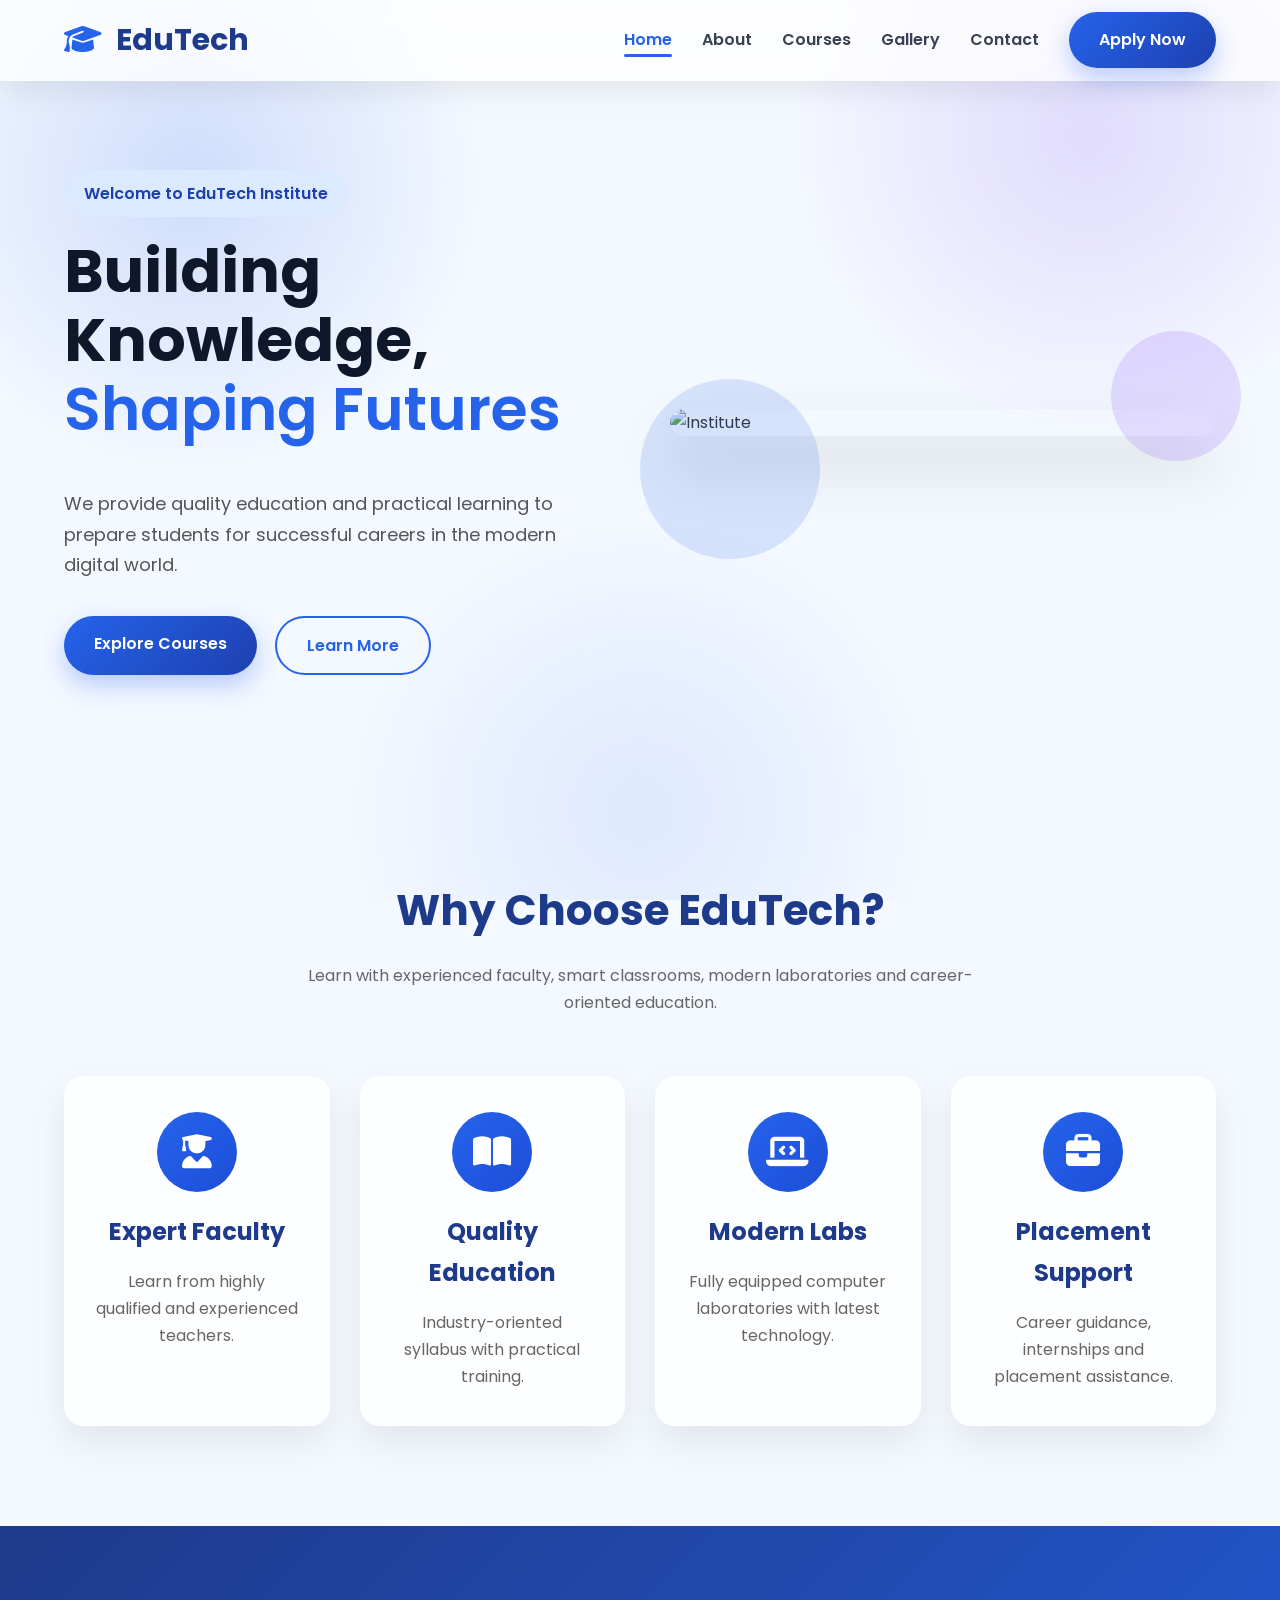
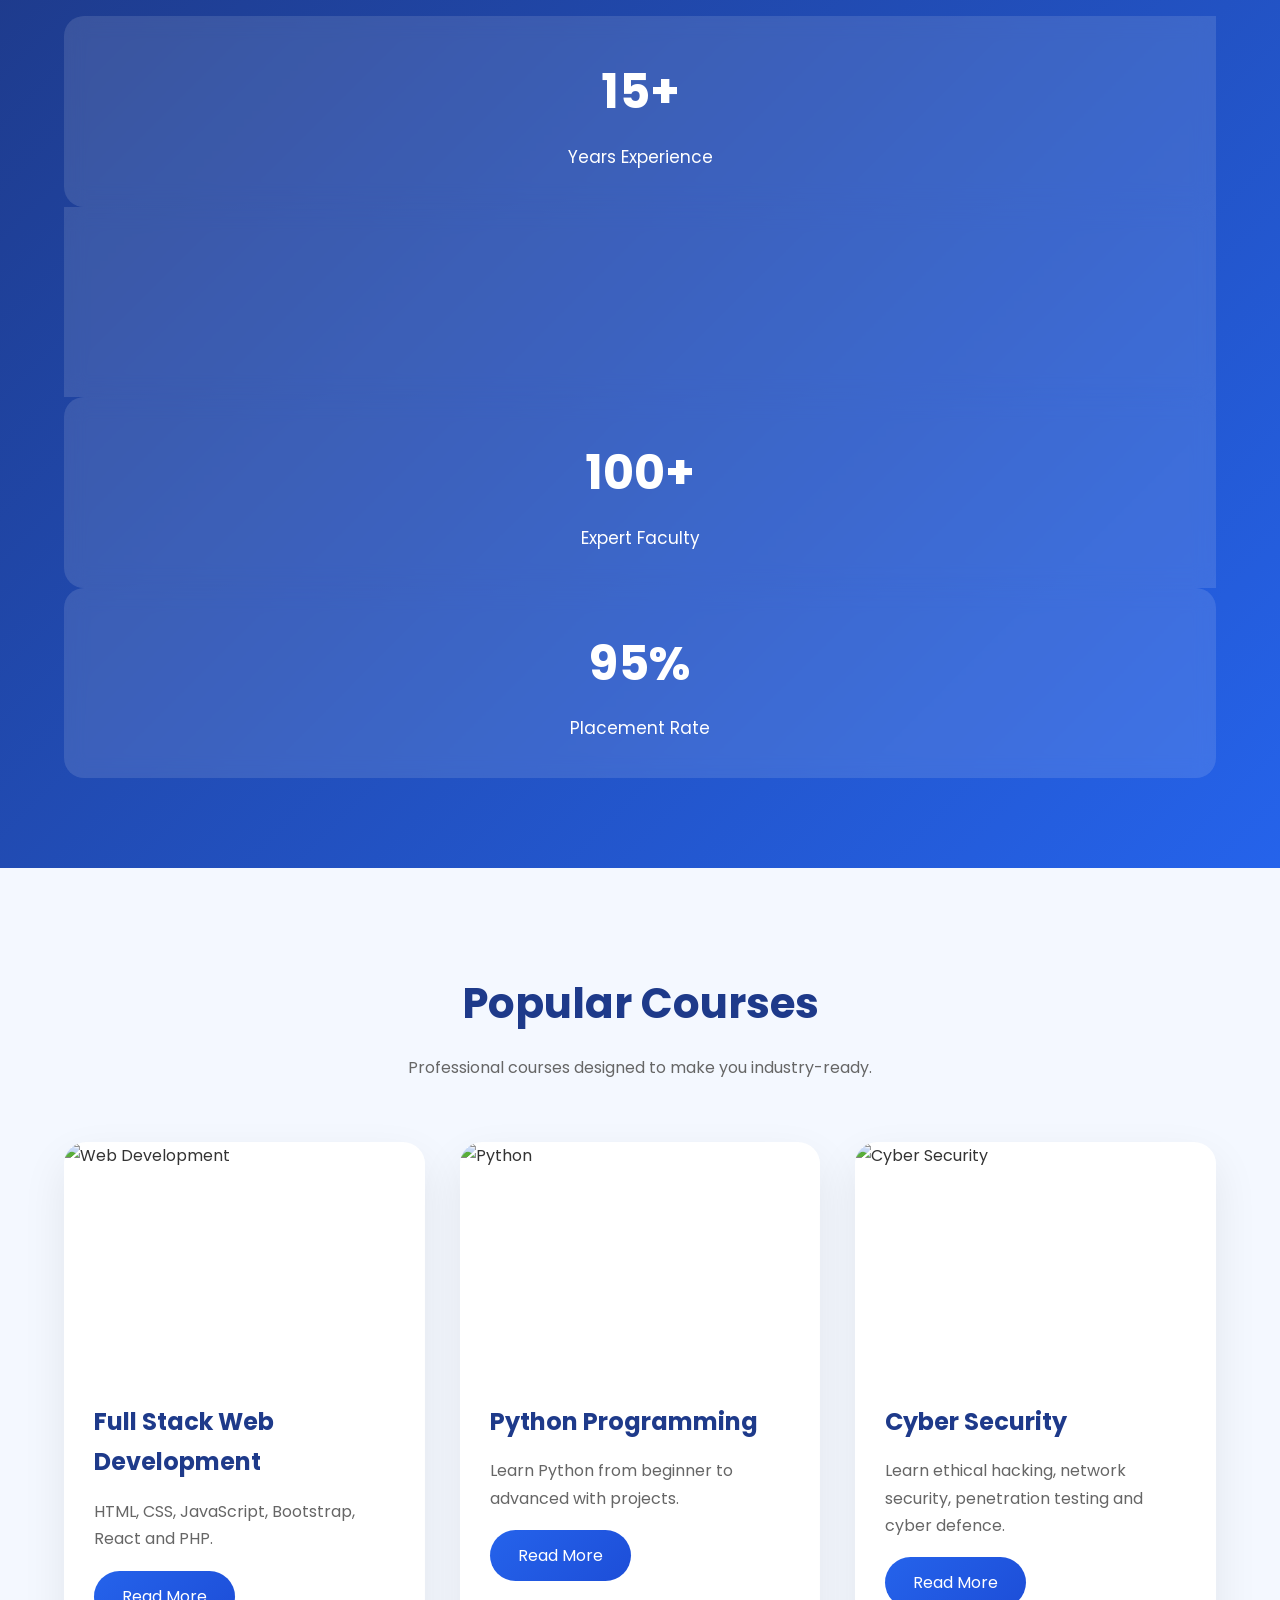
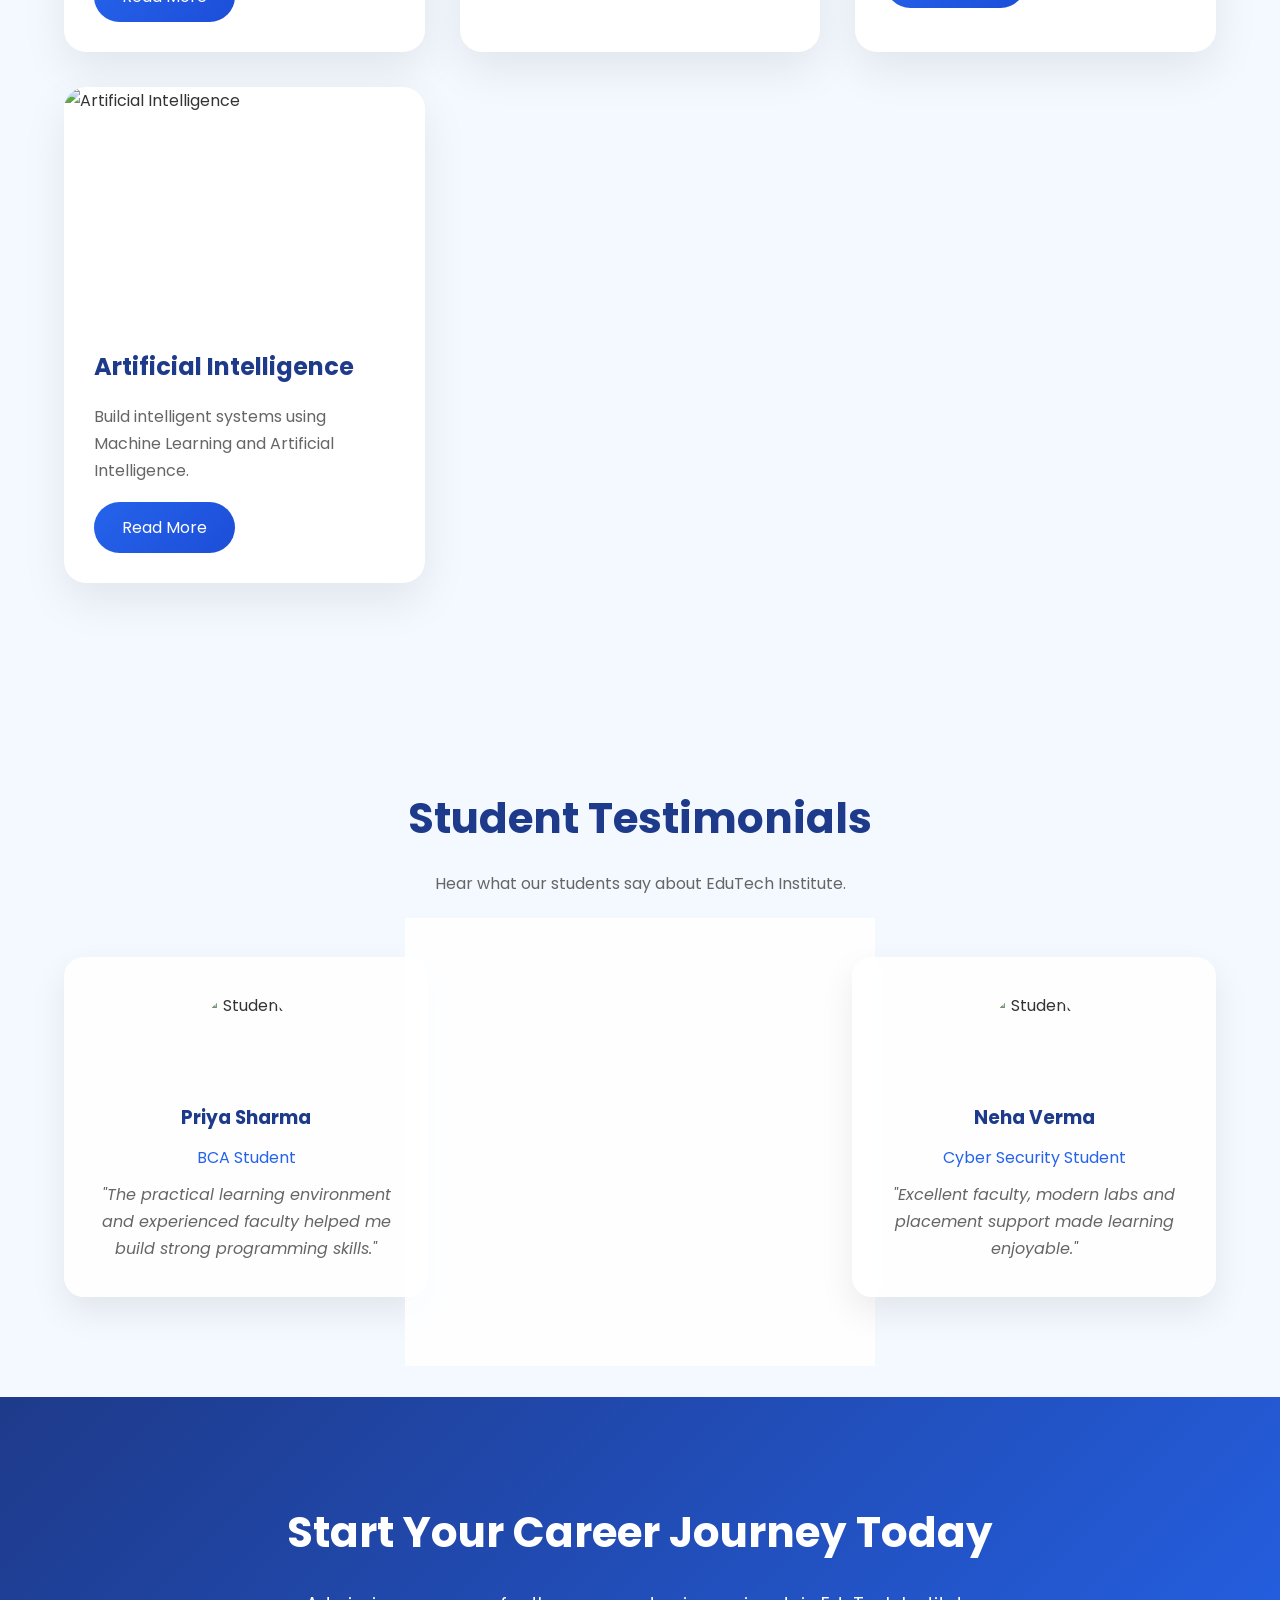
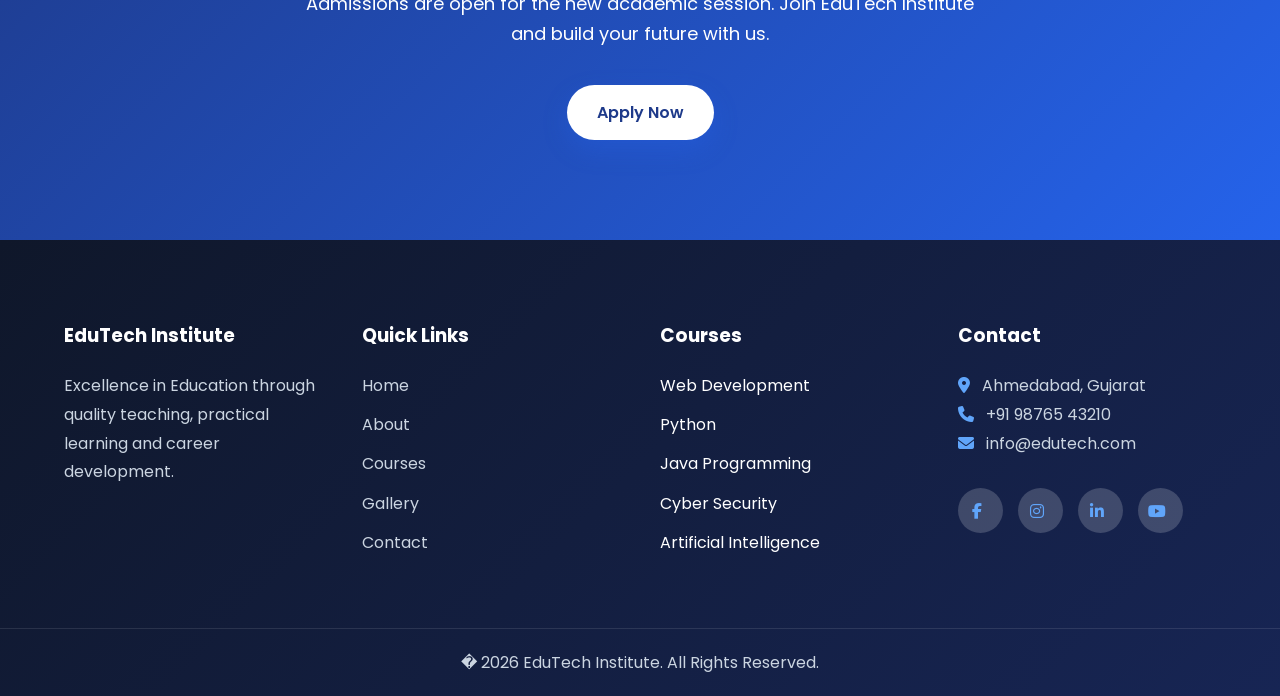
==== index.html @ 2ac78ccd "Add files via upload" ====
<!DOCTYPE html>
<html lang="en">

<head>
    <meta charset="UTF-8">
    <meta name="viewport" content="width=device-width, initial-scale=1.0">
    <title>EduTech Institute</title>

    <!-- CSS -->
    <link rel="stylesheet" href="style.css">

    <!-- Font Awesome -->
    <link rel="stylesheet"
        href="https://cdnjs.cloudflare.com/ajax/libs/font-awesome/6.7.2/css/all.min.css">
</head>

<body>

    <!-- ================= HEADER ================= -->

    <header>

        <div class="container">

            <a href="index.html" class="logo">
                <i class="fa-solid fa-graduation-cap"></i>
                EduTech
            </a>

            <!-- Hamburger -->

            <div class="menu-btn">
                <i class="fa-solid fa-bars"></i>
            </div>

            <!-- Navigation -->

            <nav class="navbar">

                <ul>

                    <li>
                        <a href="index.html" class="active">Home</a>
                    </li>

                    <li>
                        <a href="about.html">About</a>
                    </li>

                    <li>
                        <a href="courses.html">Courses</a>
                    </li>

                    <li>
                        <a href="gallery.html">Gallery</a>
                    </li>

                    <li>
                        <a href="contact.html">Contact</a>
                    </li>

                </ul>

                <a href="contact.html" class="apply-btn">
                    Apply Now
                </a>

            </nav>

        </div>

    </header>

    <!-- ================= HERO ================= -->

    <section class="hero">

        <div class="container hero-grid">

            <div class="hero-content">

                <span class="tag">
                    Welcome to EduTech Institute
                </span>

                <h1>
                    Building Knowledge,
                    <span>Shaping Futures</span>
                </h1>

                <p>

                    We provide quality education and practical learning
                    to prepare students for successful careers in the
                    modern digital world.

                </p>

                <div class="hero-buttons">

                    <a href="courses.html" class="btn">
                        Explore Courses
                    </a>

                    <a href="about.html" class="btn-outline">
                        Learn More
                    </a>

                </div>

            </div>

            <div class="hero-image">

                <img src="https://images.unsplash.com/photo-1562774053-701939374585?w=900"
                    alt="Institute">

            </div>

        </div>

    </section>

    <!-- ================= FEATURES ================= -->

    <section class="features">

        <div class="container">

            <div class="title">

                <h2>Why Choose EduTech?</h2>

                <p>
                    Learn with experienced faculty, smart classrooms,
                    modern laboratories and career-oriented education.
                </p>

            </div>

            <div class="feature-grid">

                <div class="feature-card">

                    <i class="fa-solid fa-user-graduate"></i>

                    <h3>Expert Faculty</h3>

                    <p>

                        Learn from highly qualified and experienced
                        teachers.

                    </p>

                </div>

                <div class="feature-card">

                    <i class="fa-solid fa-book-open"></i>

                    <h3>Quality Education</h3>

                    <p>

                        Industry-oriented syllabus with practical
                        training.

                    </p>

                </div>

                <div class="feature-card">

                    <i class="fa-solid fa-laptop-code"></i>

                    <h3>Modern Labs</h3>

                    <p>

                        Fully equipped computer laboratories with
                        latest technology.

                    </p>

                </div>

                <div class="feature-card">

                    <i class="fa-solid fa-briefcase"></i>

                    <h3>Placement Support</h3>

                    <p>

                        Career guidance, internships and placement
                        assistance.

                    </p>

                </div>

            </div>

        </div>

    </section>

    <!-- ================= STATS ================= -->

    <section class="stats">

        <div class="container">

            <div class="stat-box">

                <h2>15+</h2>

                <p>Years Experience</p>

            </div>

            <div class="stat-box">

                <h2>5000+</h2>

                <p>Students</p>

            </div>

            <div class="stat-box">

                <h2>100+</h2>

                <p>Expert Faculty</p>

            </div>

            <div class="stat-box">

                <h2>95%</h2>

                <p>Placement Rate</p>

            </div>

        </div>

    </section>

    <!-- ================= POPULAR COURSES ================= -->

    <section class="courses-home">

        <div class="container">

            <div class="title">

                <h2>Popular Courses</h2>

                <p>

                    Professional courses designed to make you
                    industry-ready.

                </p>

            </div>

            <div class="course-grid">

                <div class="course-card">

                    <img src="https://images.unsplash.com/photo-1516321318423-f06f85e504b3?w=700"
                        alt="Web Development">

                    <div class="course-content">

                        <h3>Full Stack Web Development</h3>

                        <p>

                            HTML, CSS, JavaScript, Bootstrap,
                            React and PHP.

                        </p>

                        <a href="courses.html" class="read-btn">
                            Read More
                        </a>

                    </div>

                </div>

                <div class="course-card">

                    <img src="https://images.unsplash.com/photo-1515879218367-8466d910aaa4?w=700"
                        alt="Python">

                    <div class="course-content">

                        <h3>Python Programming</h3>

                        <p>

                            Learn Python from beginner to advanced
                            with projects.

                        </p>

                        <a href="courses.html" class="read-btn">
                            Read More
                        </a>

                    </div>

                </div>

                <div class="course-card">

                    <img src="https://images.unsplash.com/photo-1526379095098-d400fd0bf935?w=700"
                        alt="Cyber Security">

                    <div class="course-content">

                        <h3>Cyber Security</h3>

                        <p>

                            Learn ethical hacking, network security,
                            penetration testing and cyber defence.

                        </p>

                        <a href="courses.html" class="read-btn">
                            Read More
                        </a>

                    </div>

                </div>

                <div class="course-card">

                    <img src="https://images.unsplash.com/photo-1555949963-aa79dcee981c?w=700"
                        alt="Artificial Intelligence">

                    <div class="course-content">

                        <h3>Artificial Intelligence</h3>

                        <p>

                            Build intelligent systems using Machine
                            Learning and Artificial Intelligence.

                        </p>

                        <a href="courses.html" class="read-btn">
                            Read More
                        </a>

                    </div>

                </div>

            </div>

        </div>

    </section>

    <!-- ================= TESTIMONIALS ================= -->

    <section class="testimonials">

        <div class="container">

            <div class="title">

                <h2>Student Testimonials</h2>

                <p>
                    Hear what our students say about EduTech Institute.
                </p>

            </div>

            <div class="testimonial-grid">

                <div class="testimonial-card">

                    <img src="https://randomuser.me/api/portraits/women/65.jpg"
                        alt="Student">

                    <h3>Priya Sharma</h3>

                    <span>BCA Student</span>

                    <p>

                        "The practical learning environment and
                        experienced faculty helped me build strong
                        programming skills."

                    </p>

                </div>

                <div class="testimonial-card">

                    <img src="https://randomuser.me/api/portraits/men/54.jpg"
                        alt="Student">

                    <h3>Rahul Patel</h3>

                    <span>Web Developer</span>

                    <p>

                        "Thanks to EduTech Institute, I secured my
                        internship before completing my course."

                    </p>

                </div>

                <div class="testimonial-card">

                    <img src="https://randomuser.me/api/portraits/women/22.jpg"
                        alt="Student">

                    <h3>Neha Verma</h3>

                    <span>Cyber Security Student</span>

                    <p>

                        "Excellent faculty, modern labs and
                        placement support made learning enjoyable."

                    </p>

                </div>

            </div>

        </div>

    </section>

    <!-- ================= CALL TO ACTION ================= -->

    <section class="cta">

        <div class="container">

            <h2>

                Start Your Career Journey Today

            </h2>

            <p>

                Admissions are open for the new academic session.
                Join EduTech Institute and build your future with us.

            </p>

            <a href="contact.html" class="btn">

                Apply Now

            </a>

        </div>

    </section>

    <!-- ================= FOOTER ================= -->

    <footer>

        <div class="container footer-grid">

            <div>

                <h3>EduTech Institute</h3>

                <p>

                    Excellence in Education through quality teaching,
                    practical learning and career development.

                </p>

            </div>

            <div>

                <h3>Quick Links</h3>

                <ul>

                    <li><a href="index.html">Home</a></li>

                    <li><a href="about.html">About</a></li>

                    <li><a href="courses.html">Courses</a></li>

                    <li><a href="gallery.html">Gallery</a></li>

                    <li><a href="contact.html">Contact</a></li>

                </ul>

            </div>

            <div>

                <h3>Courses</h3>

                <ul>

                    <li>Web Development</li>

                    <li>Python</li>

                    <li>Java Programming</li>

                    <li>Cyber Security</li>

                    <li>Artificial Intelligence</li>

                </ul>

            </div>

            <div>

                <h3>Contact</h3>

                <p>
                    <i class="fa-solid fa-location-dot"></i>
                    Ahmedabad, Gujarat
                </p>

                <p>
                    <i class="fa-solid fa-phone"></i>
                    +91 98765 43210
                </p>

                <p>
                    <i class="fa-solid fa-envelope"></i>
                    info@edutech.com
                </p>

                <div class="social">

                    <a href="#"><i class="fab fa-facebook-f"></i></a>

                    <a href="#"><i class="fab fa-instagram"></i></a>

                    <a href="#"><i class="fab fa-linkedin-in"></i></a>

                    <a href="#"><i class="fab fa-youtube"></i></a>

                </div>

            </div>

        </div>

        <div class="copyright">

            <p>

                � 2026 EduTech Institute. All Rights Reserved.

            </p>

        </div>

    </footer>

    <!-- JavaScript -->

    <script src="js/script.js"></script>

</body>

</html>
---- style.css ----
/*=========================================
  EDUTECH INSTITUTE
  PREMIUM RESPONSIVE CSS
  PART 1
==========================================*/

/* Google Font */

@import url('https://fonts.googleapis.com/css2?family=Poppins:wght@300;400;500;600;700;800&display=swap');

/*==========================
  RESET
==========================*/

*{
    margin:0;
    padding:0;
    box-sizing:border-box;
}

html{
    scroll-behavior:smooth;
}

body{
    font-family:'Poppins',sans-serif;
    background:#f4f8ff;
    color:#333;
    overflow-x:hidden;
    line-height:1.7;
}

/*==========================
  ANIMATED BACKGROUND
==========================*/

body::before{
    content:"";
    position:fixed;
    inset:0;
    background:
        radial-gradient(circle at 15% 20%,rgba(37,99,235,.18),transparent 22%),
        radial-gradient(circle at 85% 15%,rgba(139,92,246,.18),transparent 22%),
        radial-gradient(circle at 50% 90%,rgba(59,130,246,.12),transparent 28%);
    animation:moveBackground 18s linear infinite alternate;
    z-index:-2;
}

@keyframes moveBackground{

    from{
        transform:translateY(0) scale(1);
    }

    to{
        transform:translateY(-40px) scale(1.08);
    }

}

/*==========================
  BASIC
==========================*/

img{
    width:100%;
    display:block;
}

a{
    text-decoration:none;
}

ul{
    list-style:none;
}

.container{
    width:90%;
    max-width:1200px;
    margin:auto;
}

section{
    padding:90px 0;
}

/*==========================
  HEADER
==========================*/

header{
    position:fixed;
    top:0;
    left:0;
    width:100%;
    z-index:9999;

    background:rgba(255,255,255,.75);

    backdrop-filter:blur(15px);

    -webkit-backdrop-filter:blur(15px);

    border-bottom:1px solid rgba(255,255,255,.3);

    box-shadow:0 10px 30px rgba(0,0,0,.08);

    transition:.4s;
}

header .container{
    display:flex;
    justify-content:space-between;
    align-items:center;
    height:80px;
}

/*==========================
  LOGO
==========================*/

.logo{
    font-size:30px;
    font-weight:700;
    color:#1e3a8a;
}

.logo i{
    color:#2563eb;
    margin-right:8px;
}

/*==========================
  NAVBAR
==========================*/

.navbar{
    display:flex;
    align-items:center;
    gap:30px;
}

.navbar ul{
    display:flex;
    gap:30px;
}

.navbar ul li a{
    color:#374151;
    font-weight:600;
    position:relative;
    transition:.3s;
}

.navbar ul li a::after{

    content:"";

    position:absolute;

    left:0;

    bottom:-6px;

    width:0;

    height:3px;

    background:#2563eb;

    border-radius:20px;

    transition:.35s;

}

.navbar ul li a:hover::after,
.navbar ul li a.active::after{

    width:100%;

}

.navbar ul li a:hover,
.navbar ul li a.active{

    color:#2563eb;

}

/*==========================
  BUTTONS
==========================*/

.btn,
.apply-btn{

    display:inline-block;

    padding:14px 30px;

    border-radius:50px;

    color:#fff;

    background:linear-gradient(135deg,#2563eb,#1e40af);

    font-weight:600;

    transition:.35s;

    box-shadow:0 10px 25px rgba(37,99,235,.30);

}

.btn:hover,
.apply-btn:hover{

    transform:translateY(-4px);

    box-shadow:0 20px 40px rgba(37,99,235,.35);

}

.btn-outline{

    display:inline-block;

    padding:14px 30px;

    border:2px solid #2563eb;

    color:#2563eb;

    border-radius:50px;

    font-weight:600;

    transition:.35s;

}

.btn-outline:hover{

    background:#2563eb;

    color:#fff;

}

/*==========================
  HAMBURGER
==========================*/

.menu-btn{

    display:none;

    font-size:30px;

    cursor:pointer;

    color:#2563eb;

}

/*==========================
  HERO
==========================*/

.hero{

    padding-top:170px;

    padding-bottom:100px;

}

.hero-grid{

    display:grid;

    grid-template-columns:repeat(2,1fr);

    align-items:center;

    gap:60px;

}

.hero-content span{

    display:inline-block;

    background:#dbeafe;

    color:#1e40af;

    padding:10px 20px;

    border-radius:50px;

    font-weight:600;

    margin-bottom:20px;

}

.hero-content h1{

    font-size:60px;

    color:#0f172a;

    line-height:1.15;

    margin-bottom:25px;

}

.hero-content h1 span{

    color:#2563eb;

    background:none;

    padding:0;

}

.hero-content p{

    color:#555;

    font-size:18px;

    margin-bottom:35px;

}

.hero-buttons{

    display:flex;

    gap:18px;

    flex-wrap:wrap;

}

.hero-image{

    position:relative;

}

.hero-image img{

    border-radius:20px;

    box-shadow:0 30px 60px rgba(0,0,0,.15);

}

/* Floating Effect */

.hero-image::before{

    content:"";

    position:absolute;

    width:180px;

    height:180px;

    background:rgba(37,99,235,.15);

    border-radius:50%;

    top:-30px;

    left:-30px;

    animation:float1 6s ease-in-out infinite;

}

.hero-image::after{

    content:"";

    position:absolute;

    width:130px;

    height:130px;

    background:rgba(139,92,246,.18);

    border-radius:50%;

    bottom:-25px;

    right:-25px;

    animation:float2 7s ease-in-out infinite;

}

@keyframes float1{

    50%{
        transform:translateY(25px);
    }

}

@keyframes float2{

    50%{
        transform:translateY(-25px);
    }

}

/*==========================
  PAGE BANNER
==========================*/

.page-banner{

    margin-top:80px;

    background:linear-gradient(135deg,#1e3a8a,#2563eb);

    color:#fff;

    text-align:center;

    padding:90px 20px;

}

.page-banner h1{

    font-size:50px;

    margin-bottom:15px;

}

.page-banner p{

    font-size:18px;

    opacity:.95;

}

/*==========================
  SECTION TITLE
==========================*/

.title{

    text-align:center;

    margin-bottom:60px;

}

.title h2{

    font-size:42px;

    color:#1e3a8a;

    margin-bottom:15px;

}

.title p{

    color:#666;

    max-width:700px;

    margin:auto;

}

/*==========================
  TABLET
==========================*/

@media(max-width:991px){

.menu-btn{

display:block;

z-index:10001;

}

.navbar{

position:fixed;

top:80px;

left:-100%;

width:100%;

background:#fff;

padding:30px;

display:flex;

flex-direction:column;

align-items:flex-start;

transition:.4s;

box-shadow:0 10px 30px rgba(0,0,0,.10);

}

.navbar.active{

left:0;

}

.navbar ul{

width:100%;

display:flex;

flex-direction:column;

gap:0;

}

.navbar ul li{

width:100%;

border-bottom:1px solid #eee;

}

.navbar ul li a{

display:block;

padding:18px 0;

}

.hero-grid{

grid-template-columns:1fr;

text-align:center;

}

.hero-buttons{

justify-content:center;

}

.hero-content h1{

font-size:46px;

}

}

/*==========================
  MOBILE
==========================*/

@media(max-width:768px){

.hero{

padding-top:140px;

padding-bottom:70px;

}

.hero-content h1{

font-size:34px;

}

.page-banner h1{

font-size:34px;

}

.title h2{

font-size:30px;

}

.btn,
.btn-outline{

width:100%;

text-align:center;

}

.hero-buttons{

flex-direction:column;

}

}
/*====================================================
                FEATURES SECTION
====================================================*/

.features{
    padding:100px 0;
    position:relative;
}

.feature-grid{
    display:grid;
    grid-template-columns:repeat(auto-fit,minmax(260px,1fr));
    gap:30px;
}

.feature-card{
    background:rgba(255,255,255,.8);
    backdrop-filter:blur(15px);
    border-radius:20px;
    padding:35px 30px;
    text-align:center;
    box-shadow:0 15px 35px rgba(0,0,0,.08);
    transition:.4s;
    border:1px solid rgba(255,255,255,.4);
}

.feature-card:hover{
    transform:translateY(-12px);
    box-shadow:0 20px 45px rgba(37,99,235,.25);
}

.feature-card i{
    width:80px;
    height:80px;
    margin:auto;
    margin-bottom:20px;
    border-radius:50%;
    display:flex;
    align-items:center;
    justify-content:center;
    font-size:34px;
    color:#fff;
    background:linear-gradient(135deg,#2563eb,#1d4ed8);
}

.feature-card h3{
    color:#1e3a8a;
    font-size:24px;
    margin-bottom:15px;
}

.feature-card p{
    color:#666;
}

/*====================================================
                  ABOUT SECTION
====================================================*/

.about{
    padding:100px 0;
}

.about-grid{
    display:grid;
    grid-template-columns:repeat(2,1fr);
    gap:70px;
    align-items:center;
}

.about-image img{
    border-radius:25px;
    box-shadow:0 20px 45px rgba(0,0,0,.15);
}

.about-content h2{
    font-size:42px;
    color:#1e3a8a;
    margin-bottom:25px;
}

.about-content p{
    color:#666;
    margin-bottom:20px;
}

.about-list{
    margin:25px 0;
}

.about-list li{
    margin-bottom:15px;
    color:#374151;
    font-weight:500;
}

.about-list i{
    color:#2563eb;
    margin-right:10px;
}

/*====================================================
                 STATISTICS
====================================================*/

.stats{
    padding:90px 0;
    background:linear-gradient(135deg,#1e3a8a,#2563eb);
}

.stats-grid{
    display:grid;
    grid-template-columns:repeat(4,1fr);
    gap:25px;
}

.stat-box{
    background:rgba(255,255,255,.12);
    backdrop-filter:blur(10px);
    padding:35px;
    border-radius:20px;
    text-align:center;
    color:#fff;
    transition:.35s;
}

.stat-box:hover{
    transform:translateY(-10px);
    background:rgba(255,255,255,.18);
}

.stat-box h2{
    font-size:48px;
    margin-bottom:10px;
}

.stat-box p{
    font-size:17px;
}

/*====================================================
                  COURSES
====================================================*/

.courses-home{
    padding:100px 0;
}

.course-grid{
    display:grid;
    grid-template-columns:repeat(auto-fit,minmax(330px,1fr));
    gap:35px;
}

.course-card{
    background:#fff;
    border-radius:22px;
    overflow:hidden;
    box-shadow:0 18px 45px rgba(0,0,0,.08);
    transition:.4s;
}

.course-card:hover{
    transform:translateY(-12px);
    box-shadow:0 30px 55px rgba(37,99,235,.22);
}

.course-card img{
    height:230px;
    object-fit:cover;
    transition:.45s;
}

.course-card:hover img{
    transform:scale(1.08);
}

.course-content{
    padding:30px;
}

.course-content h3{
    color:#1e3a8a;
    font-size:24px;
    margin-bottom:15px;
}

.course-content p{
    color:#666;
    margin-bottom:18px;
}

.read-btn{
    display:inline-block;
    padding:12px 28px;
    background:linear-gradient(135deg,#2563eb,#1d4ed8);
    color:#fff;
    border-radius:50px;
    transition:.35s;
}

.read-btn:hover{
    transform:translateY(-4px);
}

/*====================================================
                 FACULTY
====================================================*/

.faculty{
    padding:100px 0;
}

.faculty-grid{
    display:grid;
    grid-template-columns:repeat(auto-fit,minmax(260px,1fr));
    gap:30px;
}

.faculty-card{
    background:#fff;
    border-radius:20px;
    overflow:hidden;
    text-align:center;
    box-shadow:0 15px 35px rgba(0,0,0,.08);
    transition:.4s;
}

.faculty-card:hover{
    transform:translateY(-10px);
}

.faculty-card img{
    height:320px;
    object-fit:cover;
}

.faculty-card h3{
    color:#1e3a8a;
    margin-top:20px;
}

.faculty-card span{
    display:block;
    color:#2563eb;
    margin:10px 0 20px;
    font-weight:600;
}

/*====================================================
                TESTIMONIALS
====================================================*/

.testimonials{
    padding:100px 0;
}

.testimonial-grid{
    display:grid;
    grid-template-columns:repeat(auto-fit,minmax(300px,1fr));
    gap:30px;
}

.testimonial-card{
    background:rgba(255,255,255,.85);
    backdrop-filter:blur(10px);
    border-radius:20px;
    padding:35px;
    text-align:center;
    box-shadow:0 15px 35px rgba(0,0,0,.08);
    transition:.4s;
}

.testimonial-card:hover{
    transform:translateY(-10px);
}

.testimonial-card img{
    width:90px;
    height:90px;
    border-radius:50%;
    object-fit:cover;
    margin:auto;
    margin-bottom:20px;
}

.testimonial-card h3{
    color:#1e3a8a;
}

.testimonial-card span{
    color:#2563eb;
    display:block;
    margin:10px 0;
}

.testimonial-card p{
    color:#666;
    font-style:italic;
}

/*====================================================
                 CALL TO ACTION
====================================================*/

.cta{
    padding:100px 20px;
    background:linear-gradient(135deg,#1e3a8a,#2563eb);
    text-align:center;
    color:#fff;
}

.cta h2{
    font-size:42px;
    margin-bottom:20px;
}

.cta p{
    max-width:700px;
    margin:0 auto 35px;
    font-size:18px;
}

.cta .btn{
    background:#fff;
    color:#1e3a8a;
}

/*====================================================
                 RESPONSIVE
====================================================*/

@media(max-width:991px){

.about-grid{
    grid-template-columns:1fr;
    text-align:center;
}

.stats-grid{
    grid-template-columns:repeat(2,1fr);
}

.about-content{
    order:2;
}

.about-image{
    order:1;
}

}

@media(max-width:768px){

.feature-grid,
.course-grid,
.faculty-grid,
.testimonial-grid{
    grid-template-columns:1fr;
}

.stats-grid{
    grid-template-columns:1fr;
}

.about-content h2{
    font-size:32px;
}

.cta h2{
    font-size:32px;
}

}
/*====================================================
                    GALLERY
====================================================*/

.gallery-section{
    padding:100px 0;
}

.gallery-grid{
    display:grid;
    grid-template-columns:repeat(auto-fit,minmax(320px,1fr));
    gap:30px;
}

.gallery-item{
    position:relative;
    overflow:hidden;
    border-radius:20px;
    box-shadow:0 18px 45px rgba(0,0,0,.10);
}

.gallery-item img{
    width:100%;
    height:260px;
    object-fit:cover;
    transition:.5s;
}

.gallery-item:hover img{
    transform:scale(1.12);
}

.gallery-overlay{
    position:absolute;
    inset:0;
    background:linear-gradient(rgba(30,58,138,.2),rgba(30,58,138,.85));
    display:flex;
    justify-content:center;
    align-items:center;
    opacity:0;
    transition:.4s;
}

.gallery-item:hover .gallery-overlay{
    opacity:1;
}

.gallery-overlay h3{
    color:#fff;
    font-size:26px;
    text-align:center;
}

/*====================================================
                    CONTACT
====================================================*/

.contact-section{
    padding:100px 0;
}

.contact-grid{
    display:grid;
    grid-template-columns:1.2fr .8fr;
    gap:40px;
}

.contact-form{
    background:rgba(255,255,255,.85);
    backdrop-filter:blur(20px);
    padding:40px;
    border-radius:20px;
    box-shadow:0 20px 45px rgba(0,0,0,.08);
}

.contact-form h2{
    color:#1e3a8a;
    margin-bottom:25px;
}

.contact-form input,
.contact-form textarea{

    width:100%;
    padding:15px;
    margin-bottom:18px;

    border:1px solid #dbe4ff;

    border-radius:12px;

    font-size:16px;

    outline:none;

    transition:.3s;

    background:#fff;

}

.contact-form input:focus,
.contact-form textarea:focus{

    border-color:#2563eb;

    box-shadow:0 0 0 4px rgba(37,99,235,.15);

}

.contact-form textarea{

    resize:none;

    height:180px;

}

.contact-form button{

    border:none;

    cursor:pointer;

}

/*====================================================
                 CONTACT INFO
====================================================*/

.contact-info{

    background:linear-gradient(135deg,#1e3a8a,#2563eb);

    color:#fff;

    border-radius:20px;

    padding:40px;

}

.contact-info h2{

    margin-bottom:30px;

}

.info-box{

    display:flex;

    gap:18px;

    margin-bottom:30px;

}

.info-box i{

    width:55px;

    height:55px;

    border-radius:50%;

    display:flex;

    justify-content:center;

    align-items:center;

    background:rgba(255,255,255,.15);

    font-size:22px;

}

.social{

    display:flex;

    gap:15px;

    margin-top:30px;

}

.social a{

    width:45px;

    height:45px;

    border-radius:50%;

    display:flex;

    justify-content:center;

    align-items:center;

    background:rgba(255,255,255,.18);

    color:#fff;

    transition:.35s;

}

.social a:hover{

    background:#fff;

    color:#2563eb;

}

/*====================================================
                  GOOGLE MAP
====================================================*/

.map-section{

    padding:100px 0;

}

.map{

    border-radius:20px;

    overflow:hidden;

    box-shadow:0 20px 45px rgba(0,0,0,.10);

}

.map iframe{

    width:100%;

    height:450px;

    border:none;

}

/*====================================================
                     FOOTER
====================================================*/

footer{

    background:linear-gradient(135deg,#0f172a,#172554);

    color:#fff;

    padding:80px 0 0;

}

.footer-grid{

    display:grid;

    grid-template-columns:repeat(auto-fit,minmax(250px,1fr));

    gap:40px;

}

.footer-grid h3{

    margin-bottom:20px;

}

.footer-grid p{

    color:#cbd5e1;

    line-height:1.8;

}

.footer-grid ul li{

    margin-bottom:12px;

}

.footer-grid ul li a{

    color:#cbd5e1;

    transition:.3s;

}

.footer-grid ul li a:hover{

    color:#60a5fa;

    padding-left:8px;

}

.footer-grid i{

    color:#60a5fa;

    margin-right:8px;

}

.copyright{

    margin-top:60px;

    padding:20px;

    text-align:center;

    border-top:1px solid rgba(255,255,255,.1);

}

.copyright p{

    color:#cbd5e1;

}

/*====================================================
              PREMIUM ANIMATIONS
====================================================*/

.feature-card,
.course-card,
.faculty-card,
.gallery-item,
.testimonial-card,
.contact-form,
.contact-info{

    animation:fadeUp .8s ease both;

}

@keyframes fadeUp{

from{

opacity:0;

transform:translateY(40px);

}

to{

opacity:1;

transform:translateY(0);

}

}

/*====================================================
              RESPONSIVE DESIGN
====================================================*/

@media(max-width:991px){

.contact-grid{

grid-template-columns:1fr;

}

.footer-grid{

grid-template-columns:repeat(2,1fr);

}

.gallery-grid{

grid-template-columns:repeat(2,1fr);

}

}

@media(max-width:768px){

.gallery-grid{

grid-template-columns:1fr;

}

.footer-grid{

grid-template-columns:1fr;

text-align:center;

}

.info-box{

flex-direction:column;

align-items:center;

text-align:center;

}

.social{

justify-content:center;

}

.contact-form,
.contact-info{

padding:25px;

}

.map iframe{

height:300px;

}

}

@media(max-width:480px){

.hero-content h1{

font-size:30px;

}

.title h2{

font-size:28px;

}

.page-banner h1{

font-size:30px;

}

.contact-form{

padding:20px;

}

}
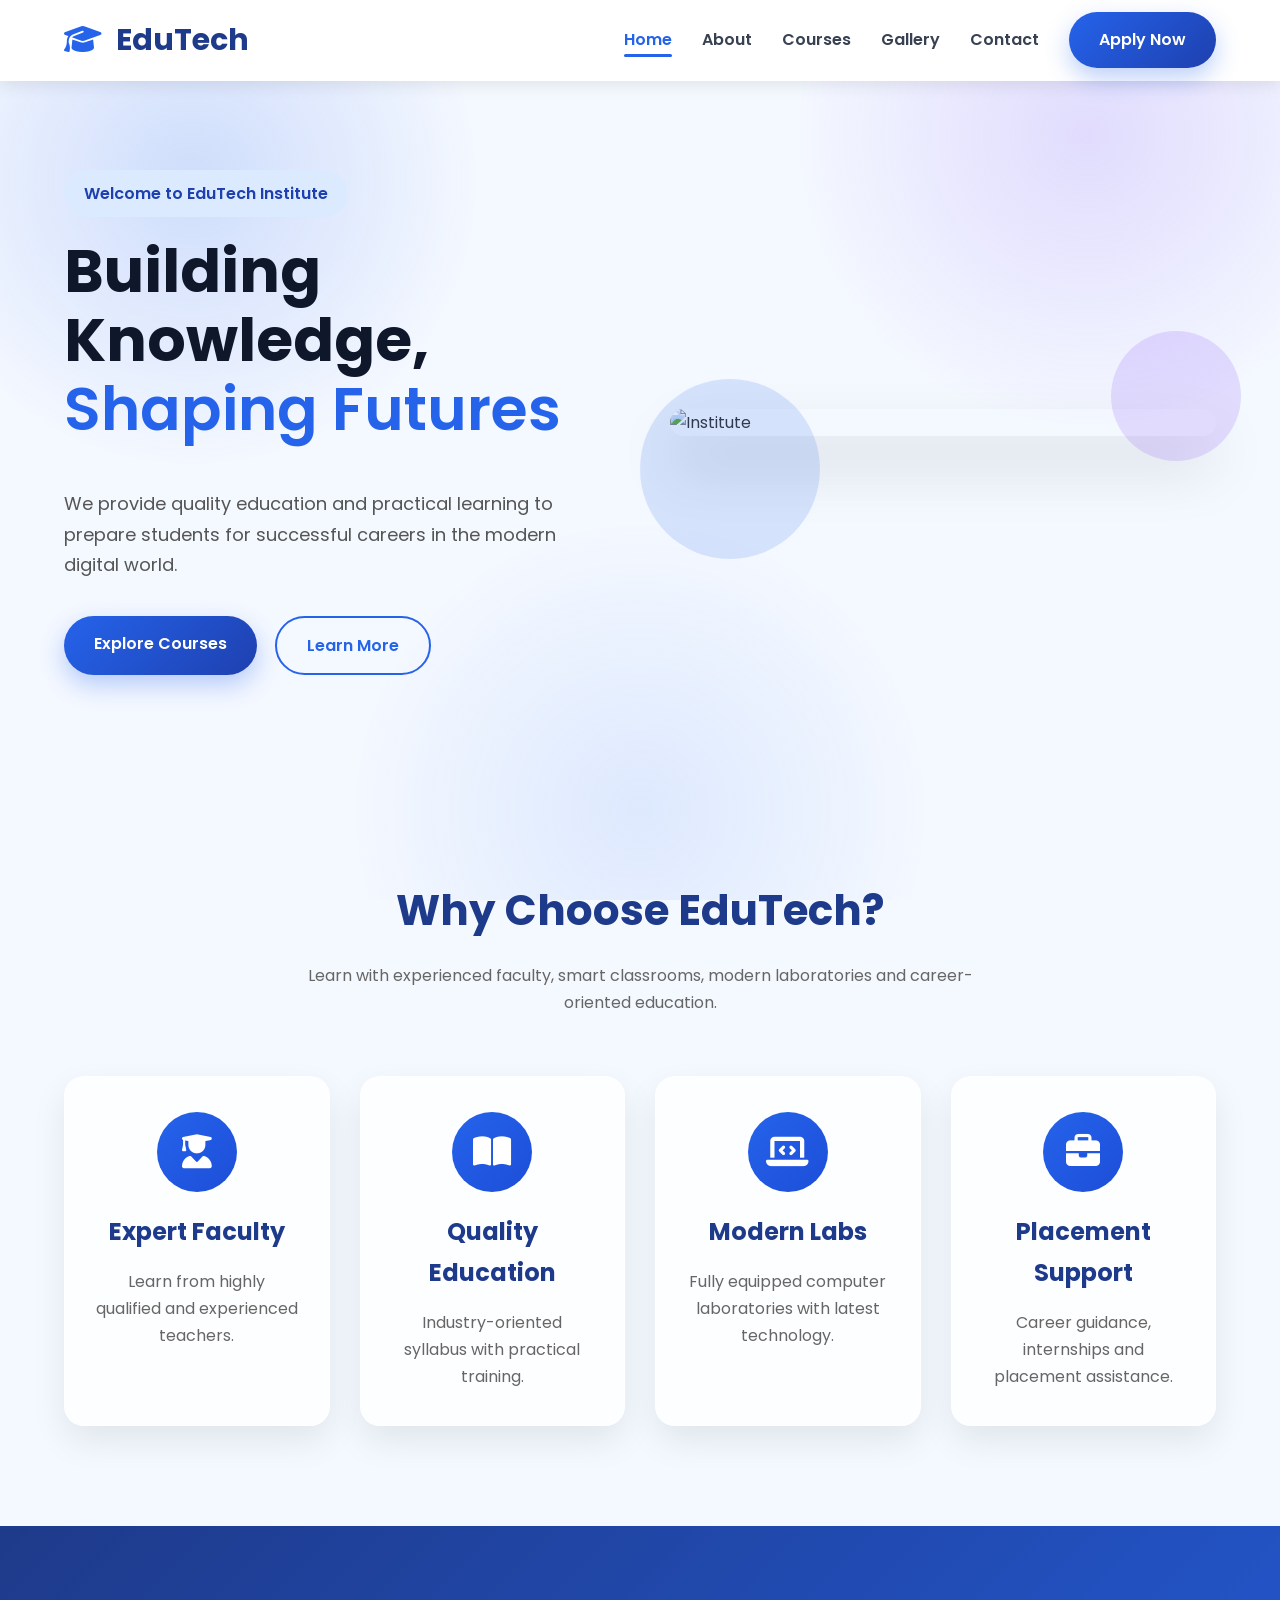
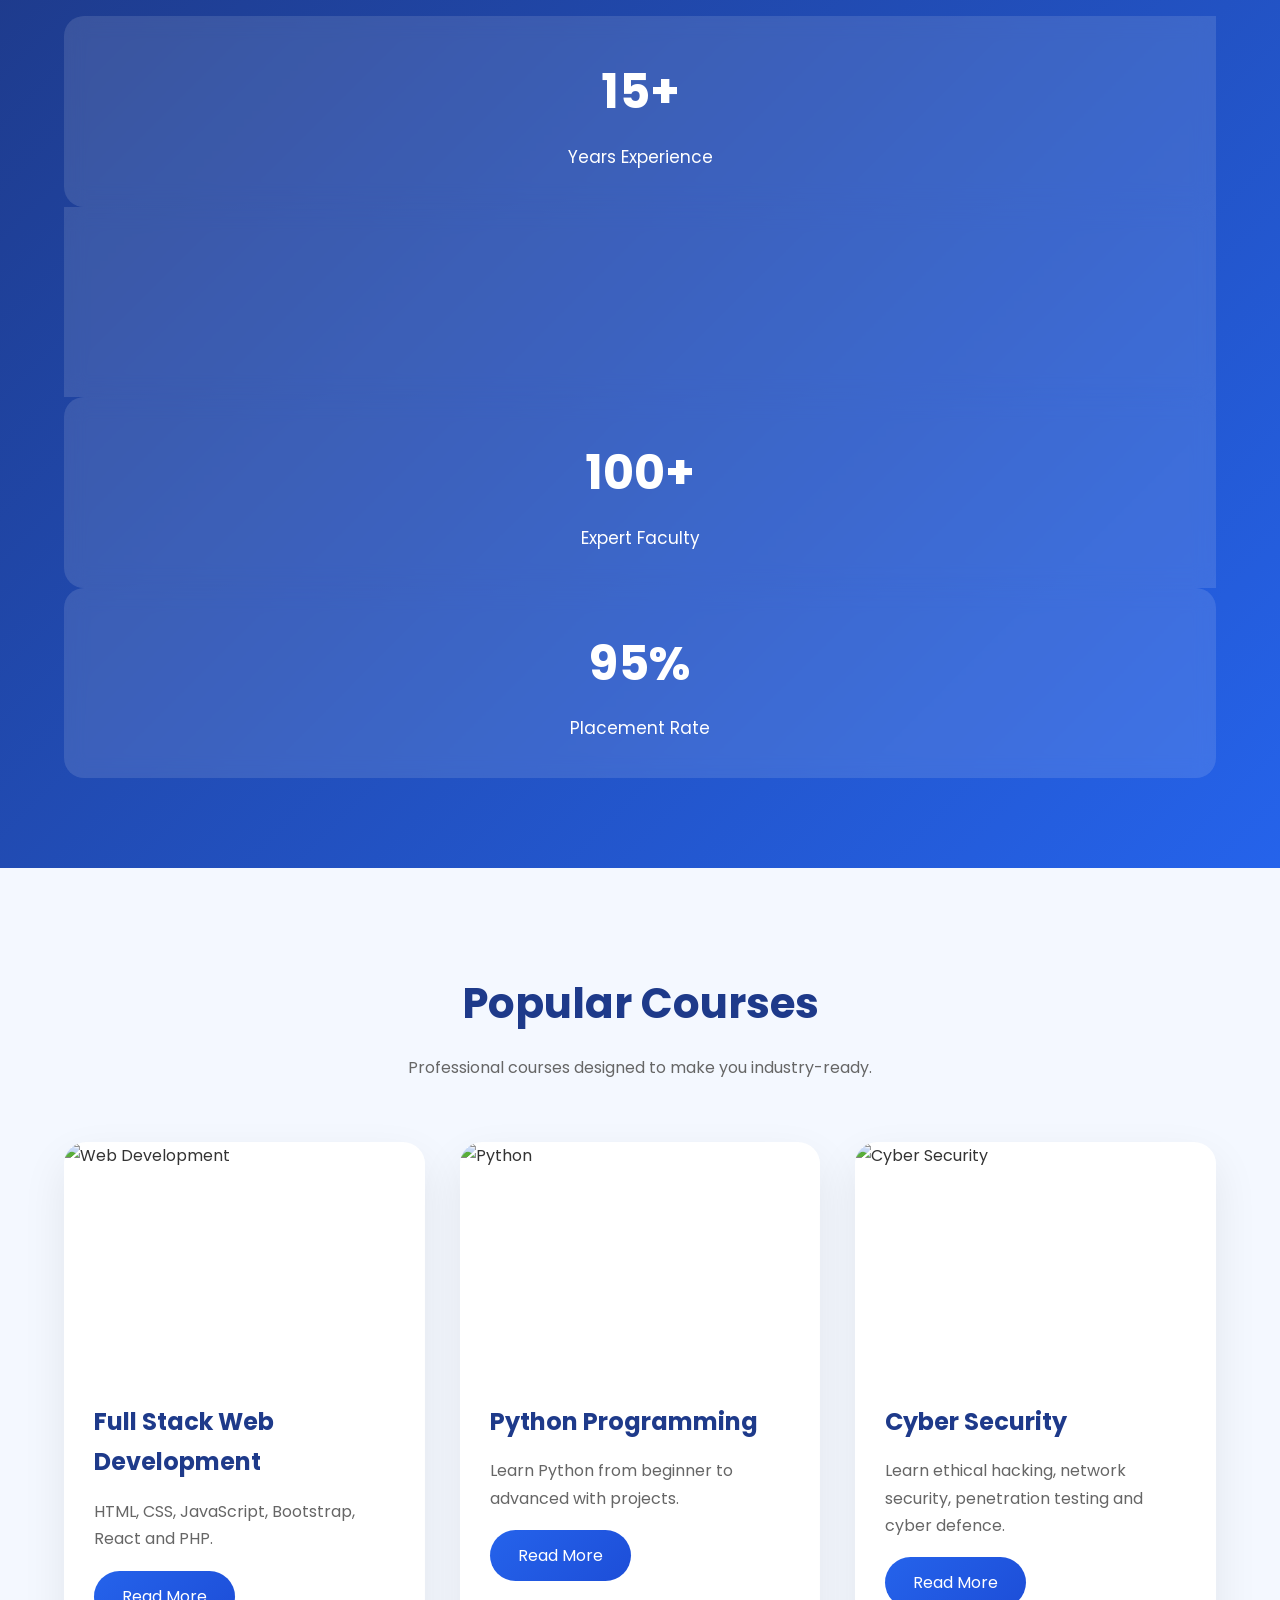
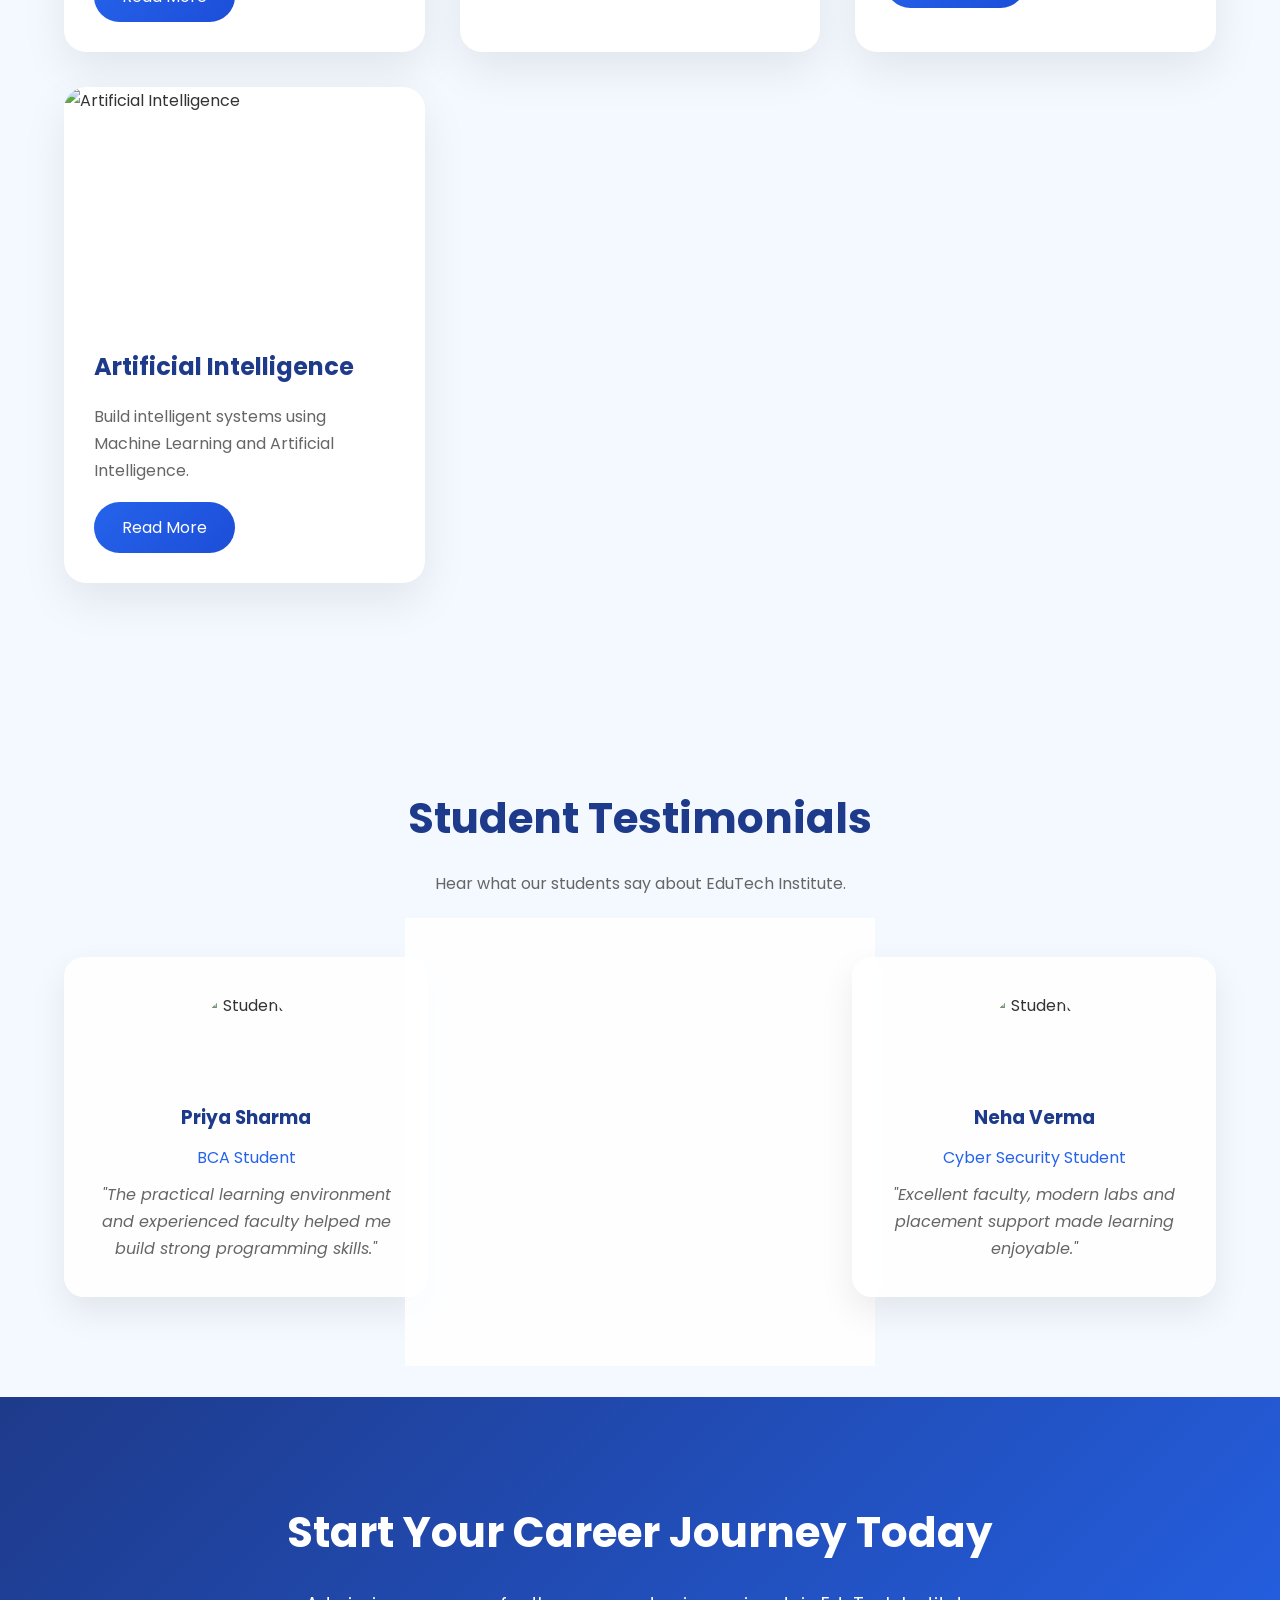
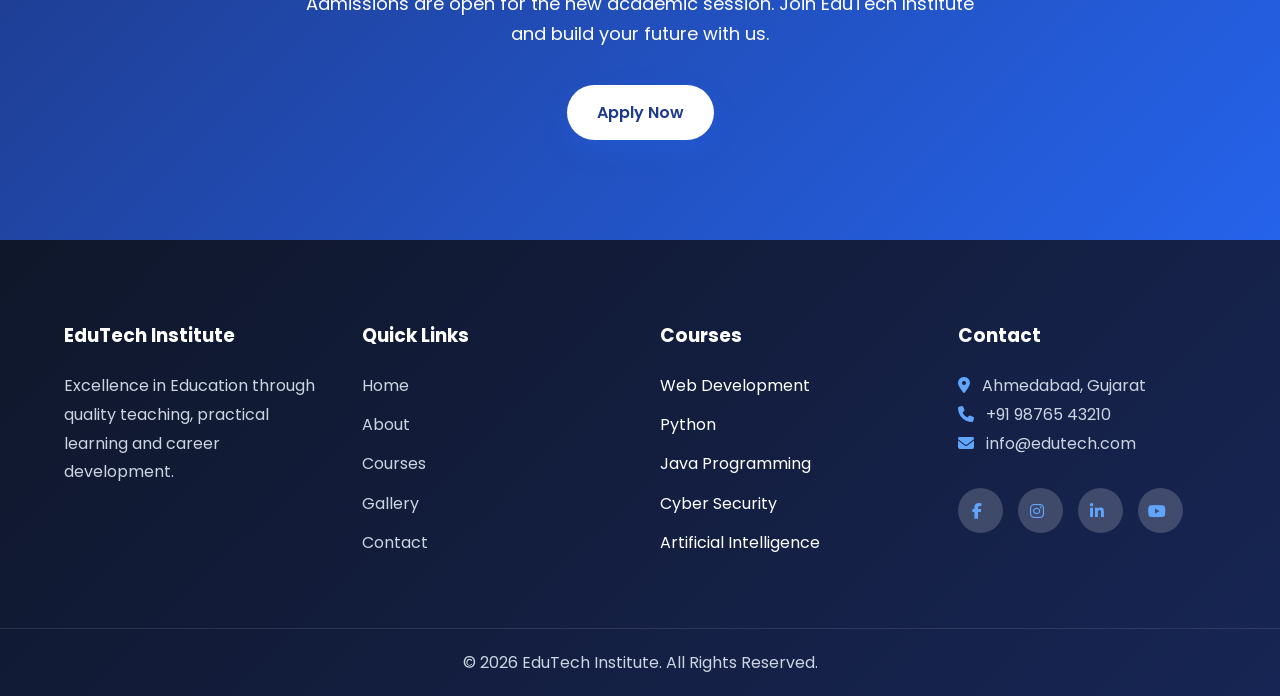
==== commit dc918292: "Update index.html" ====
--- a/index.html
+++ b/index.html
@@ -577,7 +577,7 @@
 
             <p>
 
-                � 2026 EduTech Institute. All Rights Reserved.
+                © 2026 EduTech Institute. All Rights Reserved.
 
             </p>
 
@@ -587,8 +587,8 @@
 
     <!-- JavaScript -->
 
-    <script src="js/script.js"></script>
+    <script src="script.js"></script>
 
 </body>
 
-</html>+</html>
